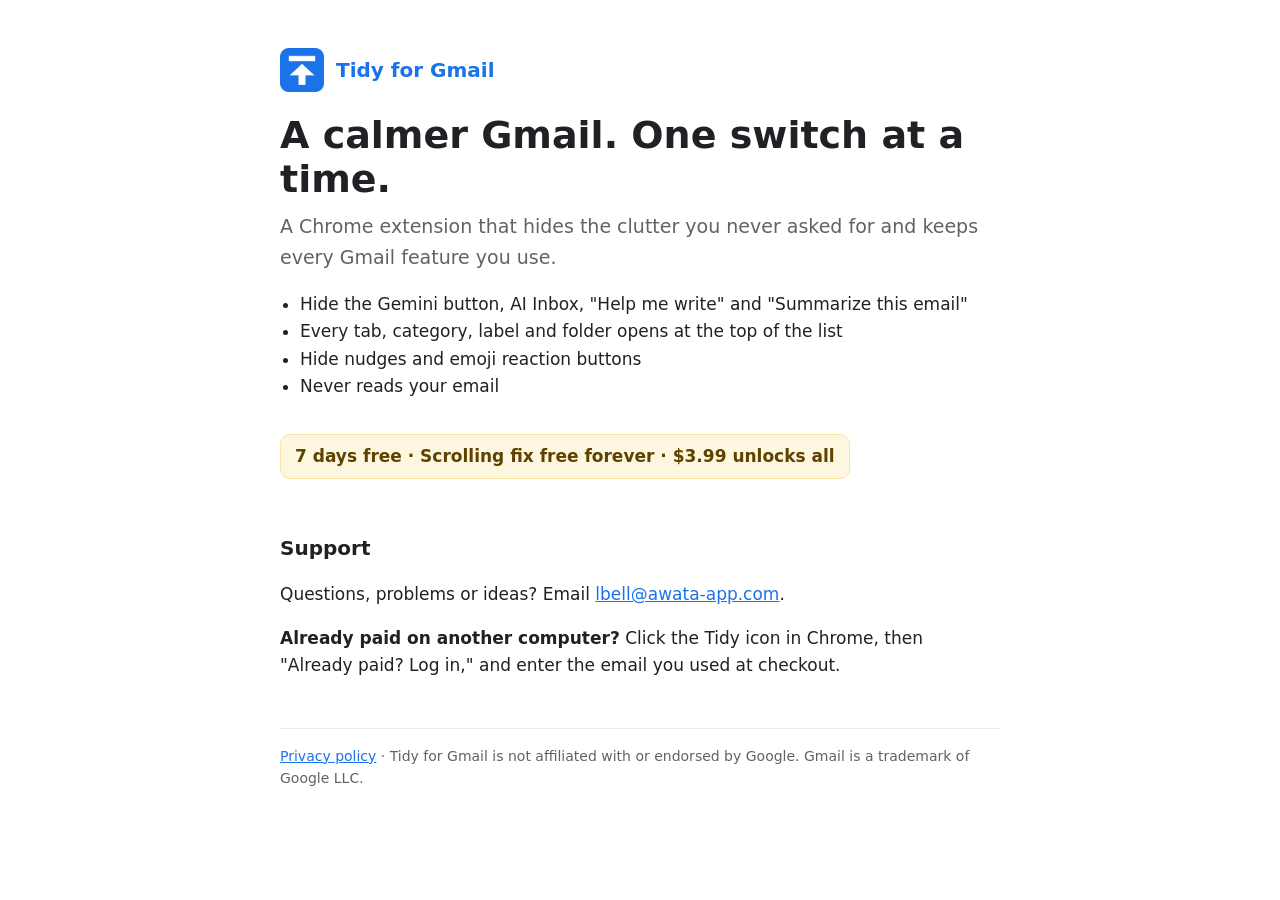
==== index.html @ d995e17d "Add files via upload" ====
<!DOCTYPE html>
<html lang="en">
<head>
<meta charset="utf-8">
<meta name="viewport" content="width=device-width, initial-scale=1">
<title>Tidy for Gmail</title>
<link rel="icon" href="icon.png">
<style>
  body { font: 17px/1.6 system-ui, -apple-system, "Segoe UI", sans-serif; color: #202124; max-width: 720px; margin: 48px auto; padding: 0 20px; }
  .brand { display: flex; align-items: center; gap: 12px; color: #1a73e8; font-weight: 700; font-size: 20px; }
  .brand img { width: 44px; height: 44px; }
  h1 { font-size: 38px; line-height: 1.15; margin: 22px 0 10px; }
  .sub { color: #5f6368; font-size: 19px; margin-top: 0; }
  ul { padding-left: 20px; }
  .price { display: inline-block; background: #fef7e0; border: 1px solid #fbe3a1; color: #5f4200; font-weight: 600; padding: 8px 14px; border-radius: 10px; }
  h2 { font-size: 20px; margin-top: 36px; }
  a { color: #1a73e8; }
  footer { margin-top: 48px; color: #5f6368; font-size: 14px; border-top: 1px solid #e8eaed; padding-top: 16px; }
</style>
</head>
<body>
  <div class="brand"><img src="icon.png" alt="">Tidy for Gmail</div>
  <h1>A calmer Gmail. One switch at a time.</h1>
  <p class="sub">A Chrome extension that hides the clutter you never asked for and keeps every Gmail feature you use.</p>
  <ul>
    <li>Hide the Gemini button, AI Inbox, "Help me write" and "Summarize this email"</li>
    <li>Every tab, category, label and folder opens at the top of the list</li>
    <li>Hide nudges and emoji reaction buttons</li>
    <li>Never reads your email</li>
  </ul>
  <p class="price">7 days free · Scrolling fix free forever · $3.99 unlocks all</p>

  <h2>Support</h2>
  <p>Questions, problems or ideas? Email <a href="mailto:lbell@awata-app.com">lbell@awata-app.com</a>.</p>
  <p><b>Already paid on another computer?</b> Click the Tidy icon in Chrome, then "Already paid? Log in," and enter the email you used at checkout.</p>

  <footer>
    <a href="privacy">Privacy policy</a> · Tidy for Gmail is not affiliated with or endorsed by Google. Gmail is a trademark of Google LLC.
  </footer>
</body>
</html>
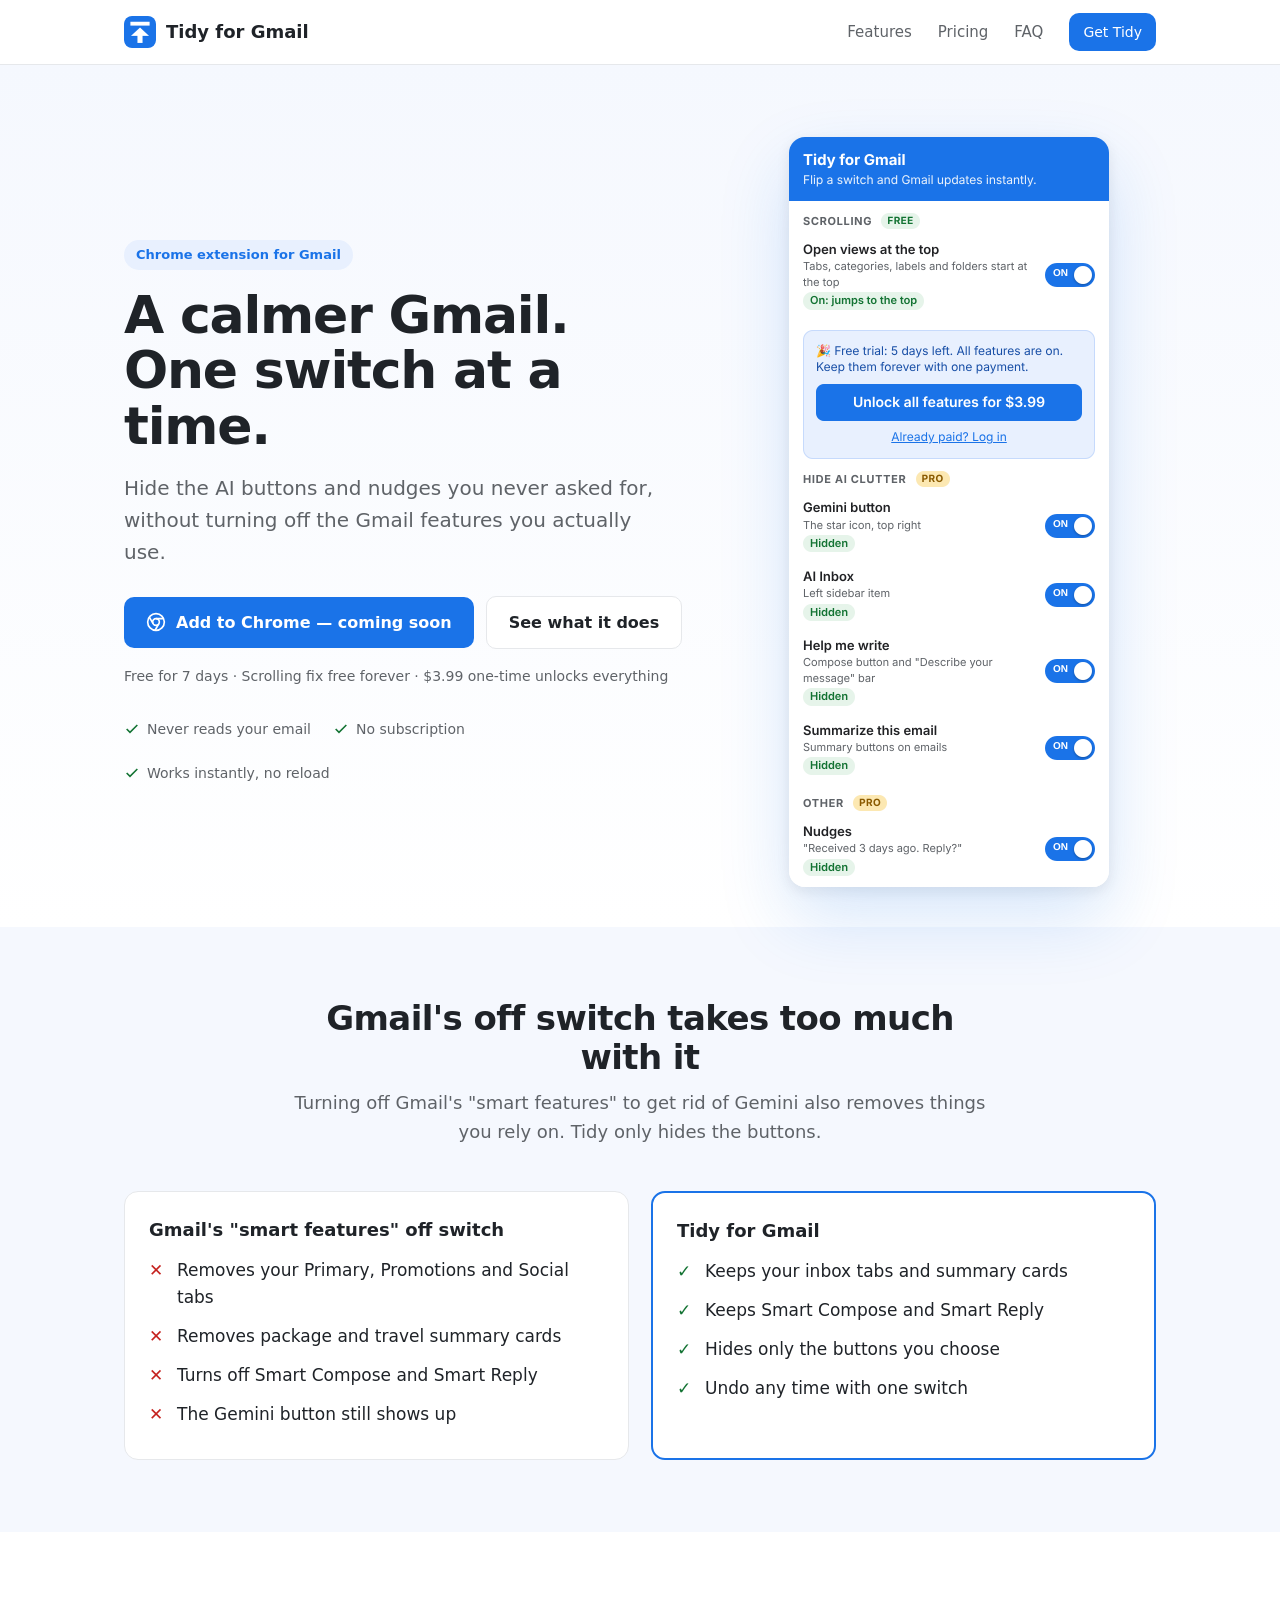
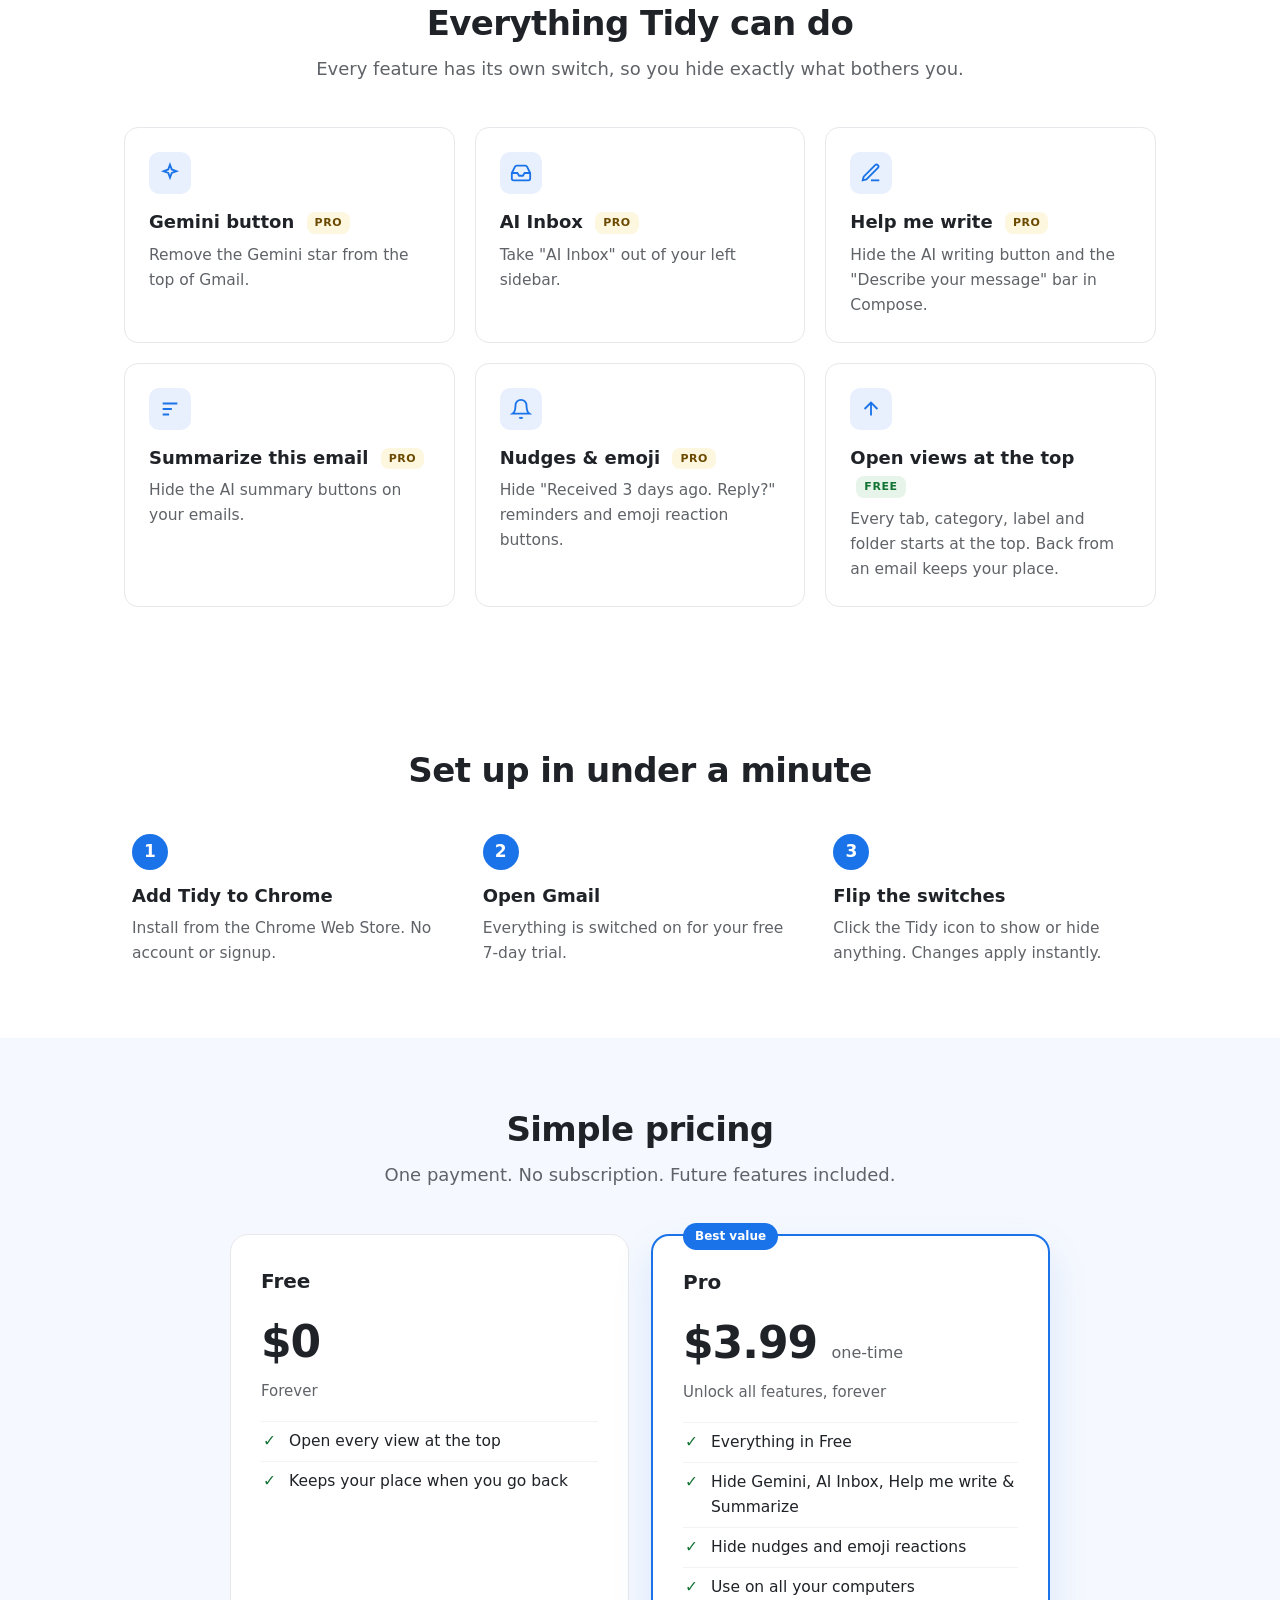
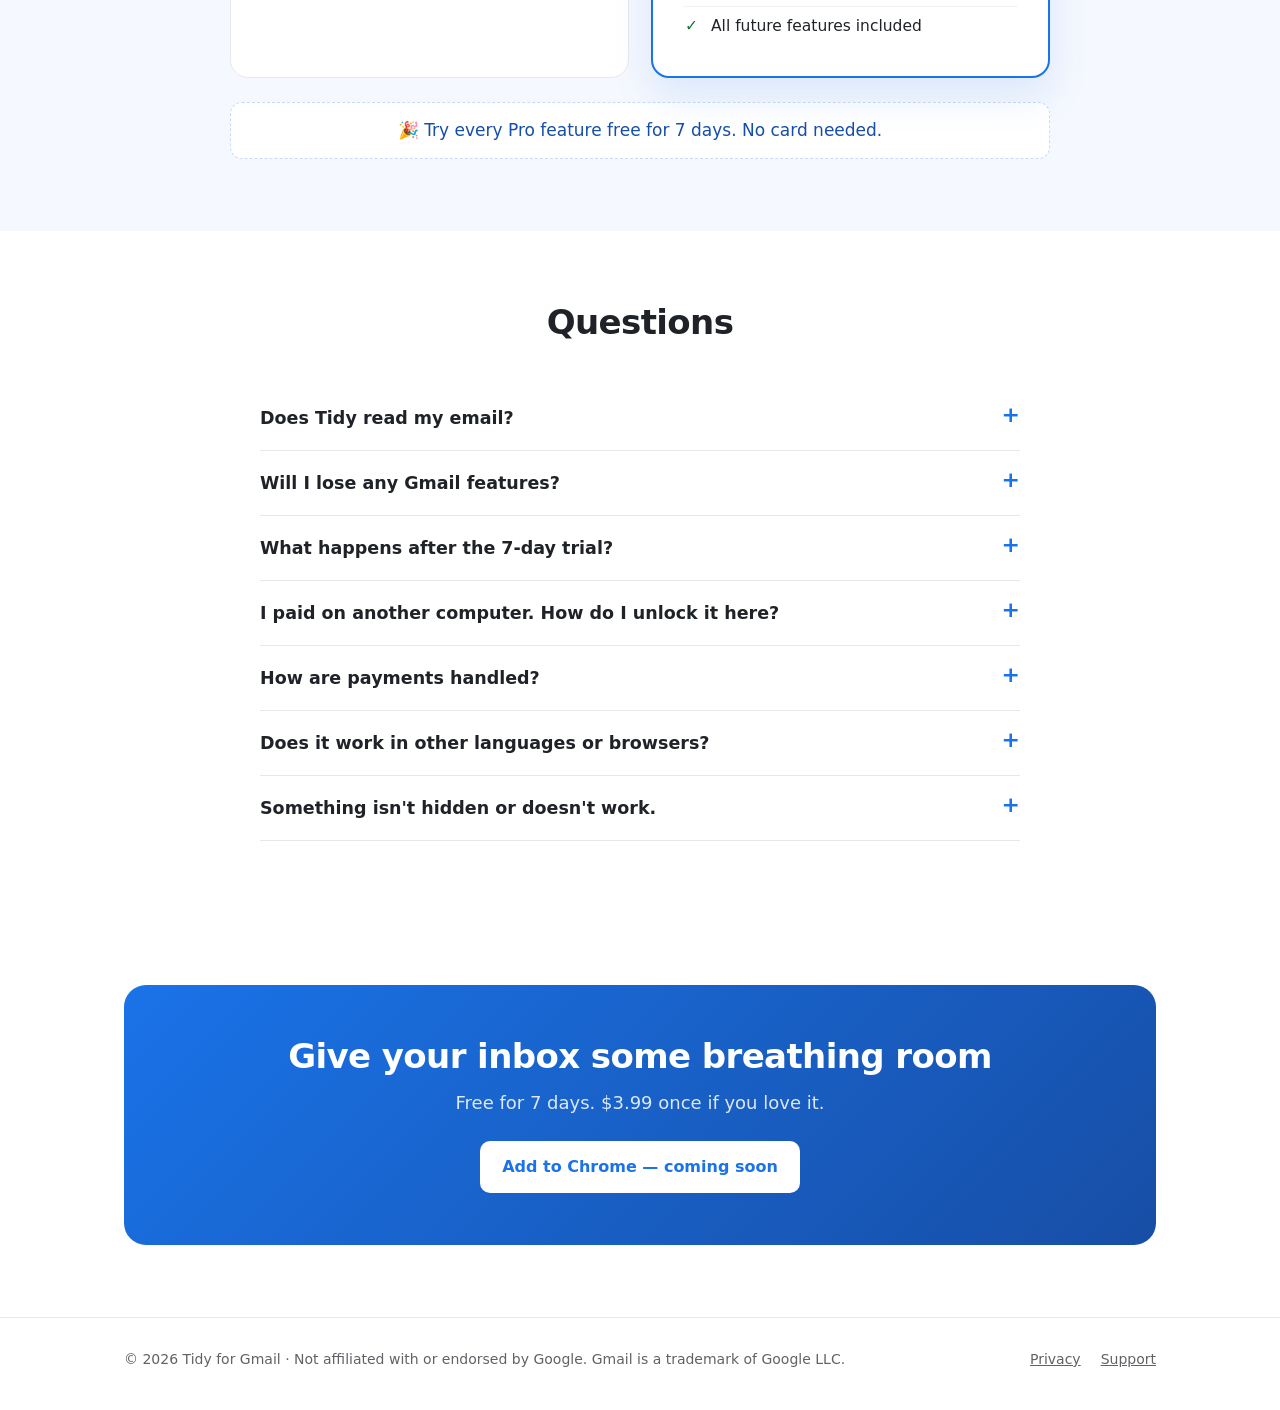
==== commit bf4481a9: "Redesign website and privacy page" ====
--- a/index.html
+++ b/index.html
@@ -3,39 +3,227 @@
 <head>
 <meta charset="utf-8">
 <meta name="viewport" content="width=device-width, initial-scale=1">
-<title>Tidy for Gmail</title>
-<link rel="icon" href="icon.png">
-<style>
-  body { font: 17px/1.6 system-ui, -apple-system, "Segoe UI", sans-serif; color: #202124; max-width: 720px; margin: 48px auto; padding: 0 20px; }
-  .brand { display: flex; align-items: center; gap: 12px; color: #1a73e8; font-weight: 700; font-size: 20px; }
-  .brand img { width: 44px; height: 44px; }
-  h1 { font-size: 38px; line-height: 1.15; margin: 22px 0 10px; }
-  .sub { color: #5f6368; font-size: 19px; margin-top: 0; }
-  ul { padding-left: 20px; }
-  .price { display: inline-block; background: #fef7e0; border: 1px solid #fbe3a1; color: #5f4200; font-weight: 600; padding: 8px 14px; border-radius: 10px; }
-  h2 { font-size: 20px; margin-top: 36px; }
-  a { color: #1a73e8; }
-  footer { margin-top: 48px; color: #5f6368; font-size: 14px; border-top: 1px solid #e8eaed; padding-top: 16px; }
-</style>
+<title>Tidy for Gmail — Hide Gmail's AI clutter, keep every feature</title>
+<meta name="description" content="A Chrome extension that hides Gemini, AI Inbox, Help me write, nudges and emoji reactions in Gmail, and opens every view at the top. Free 7-day trial, then $3.99 one-time.">
+<meta property="og:title" content="Tidy for Gmail">
+<meta property="og:description" content="Hide Gmail's AI clutter without losing the features you use. Free 7-day trial, then $3.99 one-time.">
+<meta property="og:image" content="https://tidy.awata-app.com/icon.png">
+<link rel="icon" href="favicon.png">
+<link rel="stylesheet" href="style.css">
 </head>
 <body>
-  <div class="brand"><img src="icon.png" alt="">Tidy for Gmail</div>
-  <h1>A calmer Gmail. One switch at a time.</h1>
-  <p class="sub">A Chrome extension that hides the clutter you never asked for and keeps every Gmail feature you use.</p>
-  <ul>
-    <li>Hide the Gemini button, AI Inbox, "Help me write" and "Summarize this email"</li>
-    <li>Every tab, category, label and folder opens at the top of the list</li>
-    <li>Hide nudges and emoji reaction buttons</li>
-    <li>Never reads your email</li>
-  </ul>
-  <p class="price">7 days free · Scrolling fix free forever · $3.99 unlocks all</p>
-
-  <h2>Support</h2>
-  <p>Questions, problems or ideas? Email <a href="mailto:lbell@awata-app.com">lbell@awata-app.com</a>.</p>
-  <p><b>Already paid on another computer?</b> Click the Tidy icon in Chrome, then "Already paid? Log in," and enter the email you used at checkout.</p>
-
-  <footer>
-    <a href="privacy">Privacy policy</a> · Tidy for Gmail is not affiliated with or endorsed by Google. Gmail is a trademark of Google LLC.
-  </footer>
+
+<header class="top">
+  <div class="wrap">
+    <a class="brand" href="./"><img src="icon.png" alt="">Tidy for Gmail</a>
+    <nav class="nav">
+      <a href="#features">Features</a>
+      <a href="#pricing">Pricing</a>
+      <a href="#faq">FAQ</a>
+      <!-- When the Web Store listing is live, replace href="#pricing" with the listing link -->
+      <a class="btn small" href="#pricing">Get Tidy</a>
+    </nav>
+  </div>
+</header>
+
+<section class="hero">
+  <div class="wrap">
+    <div>
+      <span class="eyebrow">Chrome extension for Gmail</span>
+      <h1>A calmer Gmail.<br>One switch at a time.</h1>
+      <p class="lead">Hide the AI buttons and nudges you never asked for, without turning off the Gmail features you actually use.</p>
+      <div class="cta-row">
+        <!-- When the Web Store listing is live, replace href="#pricing" with the listing link -->
+        <a class="btn" href="#pricing">
+          <svg viewBox="0 0 24 24" fill="none" stroke="currentColor" stroke-width="2"><circle cx="12" cy="12" r="10"/><circle cx="12" cy="12" r="4"/><path d="M21.17 8H12M3.95 6.06 8.54 14M10.88 21.94 15.46 14"/></svg>
+          Add to Chrome — coming soon
+        </a>
+        <a class="btn ghost" href="#features">See what it does</a>
+      </div>
+      <p class="price-note">Free for 7 days · Scrolling fix free forever · $3.99 one-time unlocks everything</p>
+      <div class="trust">
+        <span><svg viewBox="0 0 24 24" fill="none" stroke="currentColor" stroke-width="2.4"><path d="M20 6 9 17l-5-5"/></svg>Never reads your email</span>
+        <span><svg viewBox="0 0 24 24" fill="none" stroke="currentColor" stroke-width="2.4"><path d="M20 6 9 17l-5-5"/></svg>No subscription</span>
+        <span><svg viewBox="0 0 24 24" fill="none" stroke="currentColor" stroke-width="2.4"><path d="M20 6 9 17l-5-5"/></svg>Works instantly, no reload</span>
+      </div>
+    </div>
+    <div class="shot"><img src="panel.png" alt="The Tidy for Gmail panel with on/off switches for each feature"></div>
+  </div>
+</section>
+
+<section class="problem">
+  <div class="wrap">
+    <div class="section-head">
+      <h2>Gmail's off switch takes too much with it</h2>
+      <p>Turning off Gmail's "smart features" to get rid of Gemini also removes things you rely on. Tidy only hides the buttons.</p>
+    </div>
+    <div class="compare">
+      <div class="card bad">
+        <h3>Gmail's "smart features" off switch</h3>
+        <ul>
+          <li>Removes your Primary, Promotions and Social tabs</li>
+          <li>Removes package and travel summary cards</li>
+          <li>Turns off Smart Compose and Smart Reply</li>
+          <li>The Gemini button still shows up</li>
+        </ul>
+      </div>
+      <div class="card good">
+        <h3>Tidy for Gmail</h3>
+        <ul>
+          <li>Keeps your inbox tabs and summary cards</li>
+          <li>Keeps Smart Compose and Smart Reply</li>
+          <li>Hides only the buttons you choose</li>
+          <li>Undo any time with one switch</li>
+        </ul>
+      </div>
+    </div>
+  </div>
+</section>
+
+<section id="features">
+  <div class="wrap">
+    <div class="section-head">
+      <h2>Everything Tidy can do</h2>
+      <p>Every feature has its own switch, so you hide exactly what bothers you.</p>
+    </div>
+    <div class="grid">
+      <div class="card">
+        <div class="icon"><svg viewBox="0 0 24 24" fill="none" stroke="currentColor" stroke-width="2"><path d="M12 3l1.9 5.1L19 10l-5.1 1.9L12 17l-1.9-5.1L5 10l5.1-1.9z"/></svg></div>
+        <h3>Gemini button <span class="tag pro">PRO</span></h3>
+        <p>Remove the Gemini star from the top of Gmail.</p>
+      </div>
+      <div class="card">
+        <div class="icon"><svg viewBox="0 0 24 24" fill="none" stroke="currentColor" stroke-width="2"><path d="M22 12h-6l-2 3h-4l-2-3H2"/><path d="M5.45 5.11 2 12v6a2 2 0 0 0 2 2h16a2 2 0 0 0 2-2v-6l-3.45-6.89A2 2 0 0 0 16.76 4H7.24a2 2 0 0 0-1.79 1.11z"/></svg></div>
+        <h3>AI Inbox <span class="tag pro">PRO</span></h3>
+        <p>Take "AI Inbox" out of your left sidebar.</p>
+      </div>
+      <div class="card">
+        <div class="icon"><svg viewBox="0 0 24 24" fill="none" stroke="currentColor" stroke-width="2"><path d="M12 20h9"/><path d="M16.5 3.5a2.1 2.1 0 0 1 3 3L7 19l-4 1 1-4z"/></svg></div>
+        <h3>Help me write <span class="tag pro">PRO</span></h3>
+        <p>Hide the AI writing button and the "Describe your message" bar in Compose.</p>
+      </div>
+      <div class="card">
+        <div class="icon"><svg viewBox="0 0 24 24" fill="none" stroke="currentColor" stroke-width="2"><path d="M4 6h16M4 12h10M4 18h7"/></svg></div>
+        <h3>Summarize this email <span class="tag pro">PRO</span></h3>
+        <p>Hide the AI summary buttons on your emails.</p>
+      </div>
+      <div class="card">
+        <div class="icon"><svg viewBox="0 0 24 24" fill="none" stroke="currentColor" stroke-width="2"><path d="M18 8A6 6 0 0 0 6 8c0 7-3 9-3 9h18s-3-2-3-9"/><path d="M13.73 21a2 2 0 0 1-3.46 0"/></svg></div>
+        <h3>Nudges &amp; emoji <span class="tag pro">PRO</span></h3>
+        <p>Hide "Received 3 days ago. Reply?" reminders and emoji reaction buttons.</p>
+      </div>
+      <div class="card">
+        <div class="icon"><svg viewBox="0 0 24 24" fill="none" stroke="currentColor" stroke-width="2"><path d="M12 19V5M5 12l7-7 7 7"/></svg></div>
+        <h3>Open views at the top <span class="tag free">FREE</span></h3>
+        <p>Every tab, category, label and folder starts at the top. Back from an email keeps your place.</p>
+      </div>
+    </div>
+  </div>
+</section>
+
+<section>
+  <div class="wrap">
+    <div class="section-head">
+      <h2>Set up in under a minute</h2>
+    </div>
+    <div class="steps">
+      <div class="step"><h3>Add Tidy to Chrome</h3><p>Install from the Chrome Web Store. No account or signup.</p></div>
+      <div class="step"><h3>Open Gmail</h3><p>Everything is switched on for your free 7-day trial.</p></div>
+      <div class="step"><h3>Flip the switches</h3><p>Click the Tidy icon to show or hide anything. Changes apply instantly.</p></div>
+    </div>
+  </div>
+</section>
+
+<section class="pricing" id="pricing">
+  <div class="wrap">
+    <div class="section-head">
+      <h2>Simple pricing</h2>
+      <p>One payment. No subscription. Future features included.</p>
+    </div>
+    <div class="plans">
+      <div class="plan">
+        <h3>Free</h3>
+        <div class="amount">$0</div>
+        <p class="sub">Forever</p>
+        <ul>
+          <li>Open every view at the top</li>
+          <li>Keeps your place when you go back</li>
+        </ul>
+      </div>
+      <div class="plan featured">
+        <span class="badge">Best value</span>
+        <h3>Pro</h3>
+        <div class="amount">$3.99 <small>one-time</small></div>
+        <p class="sub">Unlock all features, forever</p>
+        <ul>
+          <li>Everything in Free</li>
+          <li>Hide Gemini, AI Inbox, Help me write &amp; Summarize</li>
+          <li>Hide nudges and emoji reactions</li>
+          <li>Use on all your computers</li>
+          <li>All future features included</li>
+        </ul>
+      </div>
+    </div>
+    <div class="trial-banner">🎉 Try every Pro feature free for 7 days. No card needed.</div>
+  </div>
+</section>
+
+<section id="faq">
+  <div class="wrap">
+    <div class="section-head"><h2>Questions</h2></div>
+    <div class="faq">
+      <details>
+        <summary>Does Tidy read my email?</summary>
+        <p>No. Tidy only changes which buttons Gmail shows in your own browser. It never reads, stores or sends the content of your emails. See the <a href="privacy">privacy policy</a>.</p>
+      </details>
+      <details>
+        <summary>Will I lose any Gmail features?</summary>
+        <p>No. Tidy hides buttons; it doesn't turn anything off. Your inbox tabs, package cards, Smart Compose and everything else keep working.</p>
+      </details>
+      <details>
+        <summary>What happens after the 7-day trial?</summary>
+        <p>The scrolling fix stays free forever. The other switches lock until you unlock them with a one-time $3.99 payment. Your settings are saved, so everything comes back the way you had it.</p>
+      </details>
+      <details>
+        <summary>I paid on another computer. How do I unlock it here?</summary>
+        <p>Click the Tidy icon in Chrome, choose "Already paid? Log in," and enter the email you used at checkout. You'll get a login link — no second payment.</p>
+      </details>
+      <details>
+        <summary>How are payments handled?</summary>
+        <p>Securely by Stripe through ExtensionPay. We never see your card number.</p>
+      </details>
+      <details>
+        <summary>Does it work in other languages or browsers?</summary>
+        <p>Tidy works in Google Chrome (and Chrome-based browsers like Edge) with Gmail set to English.</p>
+      </details>
+      <details>
+        <summary>Something isn't hidden or doesn't work.</summary>
+        <p>Gmail changes its layout from time to time. Email <a href="mailto:lbell@awata-app.com">lbell@awata-app.com</a> and we'll fix it in the next update — updates install automatically.</p>
+      </details>
+    </div>
+  </div>
+</section>
+
+<section class="final">
+  <div class="wrap">
+    <div class="box">
+      <h2>Give your inbox some breathing room</h2>
+      <p>Free for 7 days. $3.99 once if you love it.</p>
+      <!-- When the Web Store listing is live, replace href="#pricing" with the listing link -->
+      <a class="btn" href="#pricing">Add to Chrome — coming soon</a>
+    </div>
+  </div>
+</section>
+
+<footer>
+  <div class="wrap">
+    <div>© 2026 Tidy for Gmail · Not affiliated with or endorsed by Google. Gmail is a trademark of Google LLC.</div>
+    <div class="links">
+      <a href="privacy">Privacy</a>
+      <a href="mailto:lbell@awata-app.com">Support</a>
+    </div>
+  </div>
+</footer>
+
 </body>
 </html>
--- a/style.css
+++ b/style.css
@@ -0,0 +1,152 @@
+:root {
+  --blue: #1a73e8;
+  --blue-dark: #1558b0;
+  --ink: #1f2328;
+  --muted: #5f6368;
+  --line: #e6e8eb;
+  --soft: #f5f8fe;
+  --gold-bg: #fef7e0;
+  --gold-line: #fbe3a1;
+  --gold-ink: #6b4a00;
+  --green-bg: #e6f4ea;
+  --green-ink: #137333;
+  --radius: 14px;
+}
+* { box-sizing: border-box; }
+html { scroll-behavior: smooth; }
+body {
+  margin: 0;
+  font: 17px/1.6 system-ui, -apple-system, "Segoe UI", Roboto, sans-serif;
+  color: var(--ink);
+  background: #fff;
+  -webkit-font-smoothing: antialiased;
+}
+a { color: var(--blue); }
+.wrap { max-width: 1080px; margin: 0 auto; padding: 0 24px; }
+
+/* Header */
+.top { border-bottom: 1px solid var(--line); background: rgba(255,255,255,.92); position: sticky; top: 0; z-index: 10; backdrop-filter: blur(8px); }
+.top .wrap { display: flex; align-items: center; justify-content: space-between; height: 64px; }
+.brand { display: flex; align-items: center; gap: 10px; font-weight: 700; font-size: 18px; color: var(--ink); text-decoration: none; }
+.brand img { width: 32px; height: 32px; border-radius: 8px; }
+.nav { display: flex; gap: 26px; align-items: center; }
+.nav a { color: var(--muted); text-decoration: none; font-size: 15px; font-weight: 500; }
+.nav a:hover { color: var(--ink); }
+.nav a.btn, .nav a.btn:hover { color: #fff; }
+
+/* Buttons */
+.btn { display: inline-flex; align-items: center; gap: 10px; background: var(--blue); color: #fff; text-decoration: none; font-weight: 600; font-size: 16px; padding: 13px 22px; border-radius: 10px; border: 0; transition: background .15s, transform .15s; }
+.btn:hover { background: var(--blue-dark); transform: translateY(-1px); }
+.btn.small { padding: 8px 14px; font-size: 14px; }
+.btn.ghost { background: #fff; color: var(--ink); border: 1px solid var(--line); }
+.btn.ghost:hover { background: #f6f8fa; }
+.btn svg { width: 20px; height: 20px; }
+
+/* Hero */
+.hero { background: linear-gradient(180deg, var(--soft) 0%, #fff 100%); padding: 72px 0 40px; }
+.hero .wrap { display: grid; grid-template-columns: 1.15fr .85fr; gap: 56px; align-items: center; }
+.eyebrow { display: inline-block; background: #e8f0fe; color: var(--blue); font-weight: 600; font-size: 13px; padding: 5px 12px; border-radius: 99px; margin-bottom: 18px; }
+h1 { font-size: 52px; line-height: 1.06; letter-spacing: -1.2px; margin: 0 0 18px; }
+.lead { font-size: 20px; color: var(--muted); margin: 0 0 28px; max-width: 540px; }
+.cta-row { display: flex; gap: 12px; flex-wrap: wrap; align-items: center; }
+.price-note { margin-top: 16px; font-size: 14px; color: var(--muted); }
+.trust { display: flex; gap: 22px; flex-wrap: wrap; margin-top: 30px; font-size: 14px; color: var(--muted); }
+.trust span { display: inline-flex; align-items: center; gap: 7px; }
+.trust svg { width: 16px; height: 16px; color: var(--green-ink); }
+.shot { justify-self: center; position: relative; }
+.shot img { width: 320px; max-width: 100%; display: block; border-radius: 16px; box-shadow: 0 30px 70px rgba(26,115,232,.18), 0 4px 14px rgba(0,0,0,.08); }
+
+/* Sections */
+section { padding: 72px 0; }
+.section-head { text-align: center; max-width: 700px; margin: 0 auto 44px; }
+h2 { font-size: 34px; letter-spacing: -.6px; line-height: 1.15; margin: 0 0 12px; }
+.section-head p { color: var(--muted); margin: 0; font-size: 18px; }
+
+/* Problem */
+.problem { background: var(--soft); }
+.compare { display: grid; grid-template-columns: 1fr 1fr; gap: 22px; }
+.compare .card h3 { margin-top: 0; }
+.compare ul { padding-left: 0; list-style: none; margin: 0; }
+.compare li { padding: 6px 0 6px 28px; position: relative; }
+.compare li::before { position: absolute; left: 0; top: 6px; font-weight: 700; }
+.compare .bad li::before { content: "✕"; color: #c5221f; }
+.compare .good li::before { content: "✓"; color: var(--green-ink); }
+.compare .good { border: 2px solid var(--blue); }
+
+/* Cards */
+.grid { display: grid; grid-template-columns: repeat(3, 1fr); gap: 20px; }
+.card { background: #fff; border: 1px solid var(--line); border-radius: var(--radius); padding: 24px; }
+.card h3 { font-size: 18px; margin: 14px 0 6px; }
+.card p { margin: 0; color: var(--muted); font-size: 15.5px; }
+.icon { width: 42px; height: 42px; border-radius: 10px; background: #e8f0fe; color: var(--blue); display: flex; align-items: center; justify-content: center; }
+.icon svg { width: 22px; height: 22px; }
+.tag { display: inline-block; font-size: 11px; font-weight: 700; letter-spacing: .05em; padding: 2px 8px; border-radius: 8px; margin-left: 6px; vertical-align: 2px; }
+.tag.free { background: var(--green-bg); color: var(--green-ink); }
+.tag.pro { background: var(--gold-bg); color: var(--gold-ink); }
+
+/* Steps */
+.steps { display: grid; grid-template-columns: repeat(3, 1fr); gap: 20px; counter-reset: step; }
+.step { padding: 0 8px; }
+.step::before { counter-increment: step; content: counter(step); display: flex; width: 36px; height: 36px; border-radius: 50%; background: var(--blue); color: #fff; font-weight: 700; align-items: center; justify-content: center; margin-bottom: 12px; }
+.step h3 { margin: 0 0 6px; font-size: 18px; }
+.step p { margin: 0; color: var(--muted); font-size: 15.5px; }
+
+/* Pricing */
+.pricing { background: var(--soft); }
+.plans { display: grid; grid-template-columns: 1fr 1fr; gap: 22px; max-width: 820px; margin: 0 auto; }
+.plan { background: #fff; border: 1px solid var(--line); border-radius: 18px; padding: 30px; }
+.plan.featured { border: 2px solid var(--blue); box-shadow: 0 18px 40px rgba(26,115,232,.12); position: relative; }
+.plan .badge { position: absolute; top: -13px; left: 30px; background: var(--blue); color: #fff; font-size: 12px; font-weight: 700; padding: 4px 12px; border-radius: 99px; }
+.plan h3 { margin: 0; font-size: 20px; }
+.amount { font-size: 44px; font-weight: 800; letter-spacing: -1px; margin: 10px 0 2px; }
+.amount small { font-size: 16px; font-weight: 500; color: var(--muted); letter-spacing: 0; }
+.plan .sub { color: var(--muted); font-size: 15px; margin: 0 0 18px; }
+.plan ul { list-style: none; padding: 0; margin: 0; }
+.plan li { padding: 7px 0 7px 28px; position: relative; font-size: 15.5px; border-top: 1px solid #f1f3f4; }
+.plan li::before { content: "✓"; position: absolute; left: 2px; color: var(--green-ink); font-weight: 700; }
+.trial-banner { max-width: 820px; margin: 24px auto 0; text-align: center; background: #fff; border: 1px dashed #c6dafc; border-radius: 12px; padding: 14px; color: #174ea6; font-weight: 500; }
+
+/* FAQ */
+.faq { max-width: 760px; margin: 0 auto; }
+details { border-bottom: 1px solid var(--line); padding: 18px 0; }
+summary { cursor: pointer; font-weight: 600; font-size: 17.5px; list-style: none; display: flex; justify-content: space-between; gap: 16px; }
+summary::-webkit-details-marker { display: none; }
+summary::after { content: "+"; color: var(--blue); font-size: 22px; line-height: 1; }
+details[open] summary::after { content: "–"; }
+details p { color: var(--muted); margin: 10px 0 0; }
+
+/* Final CTA */
+.final { text-align: center; }
+.final .box { background: linear-gradient(135deg, #1a73e8, #174ea6); color: #fff; border-radius: 22px; padding: 52px 24px; }
+.final h2 { color: #fff; }
+.final p { color: rgba(255,255,255,.85); margin: 0 0 24px; font-size: 18px; }
+.final .btn { background: #fff; color: var(--blue); }
+.final .btn:hover { background: #eef3fd; }
+
+/* Footer */
+footer { border-top: 1px solid var(--line); padding: 30px 0 40px; font-size: 14px; color: var(--muted); }
+footer .wrap { display: flex; justify-content: space-between; gap: 20px; flex-wrap: wrap; }
+footer a { color: var(--muted); }
+footer .links { display: flex; gap: 20px; }
+
+/* Article (privacy) */
+.article { max-width: 760px; margin: 0 auto; padding: 56px 24px 72px; }
+.article h1 { font-size: 40px; letter-spacing: -.8px; margin-bottom: 6px; }
+.article .updated { color: var(--muted); margin-top: 0; }
+.article h2 { font-size: 22px; margin-top: 38px; letter-spacing: -.2px; }
+.article p, .article li { color: #3c4043; }
+.summary-box { background: var(--soft); border: 1px solid #dbe6fb; border-radius: 12px; padding: 18px 22px; margin: 26px 0 6px; }
+.summary-box ul { margin: 6px 0 0; padding-left: 20px; }
+
+/* Responsive */
+@media (max-width: 860px) {
+  .hero .wrap, .compare, .plans { grid-template-columns: 1fr; }
+  .grid, .steps { grid-template-columns: 1fr 1fr; }
+  h1 { font-size: 40px; }
+  .nav a:not(.btn) { display: none; }
+}
+@media (max-width: 560px) {
+  .grid, .steps { grid-template-columns: 1fr; }
+  h1 { font-size: 34px; }
+  section { padding: 56px 0; }
+}
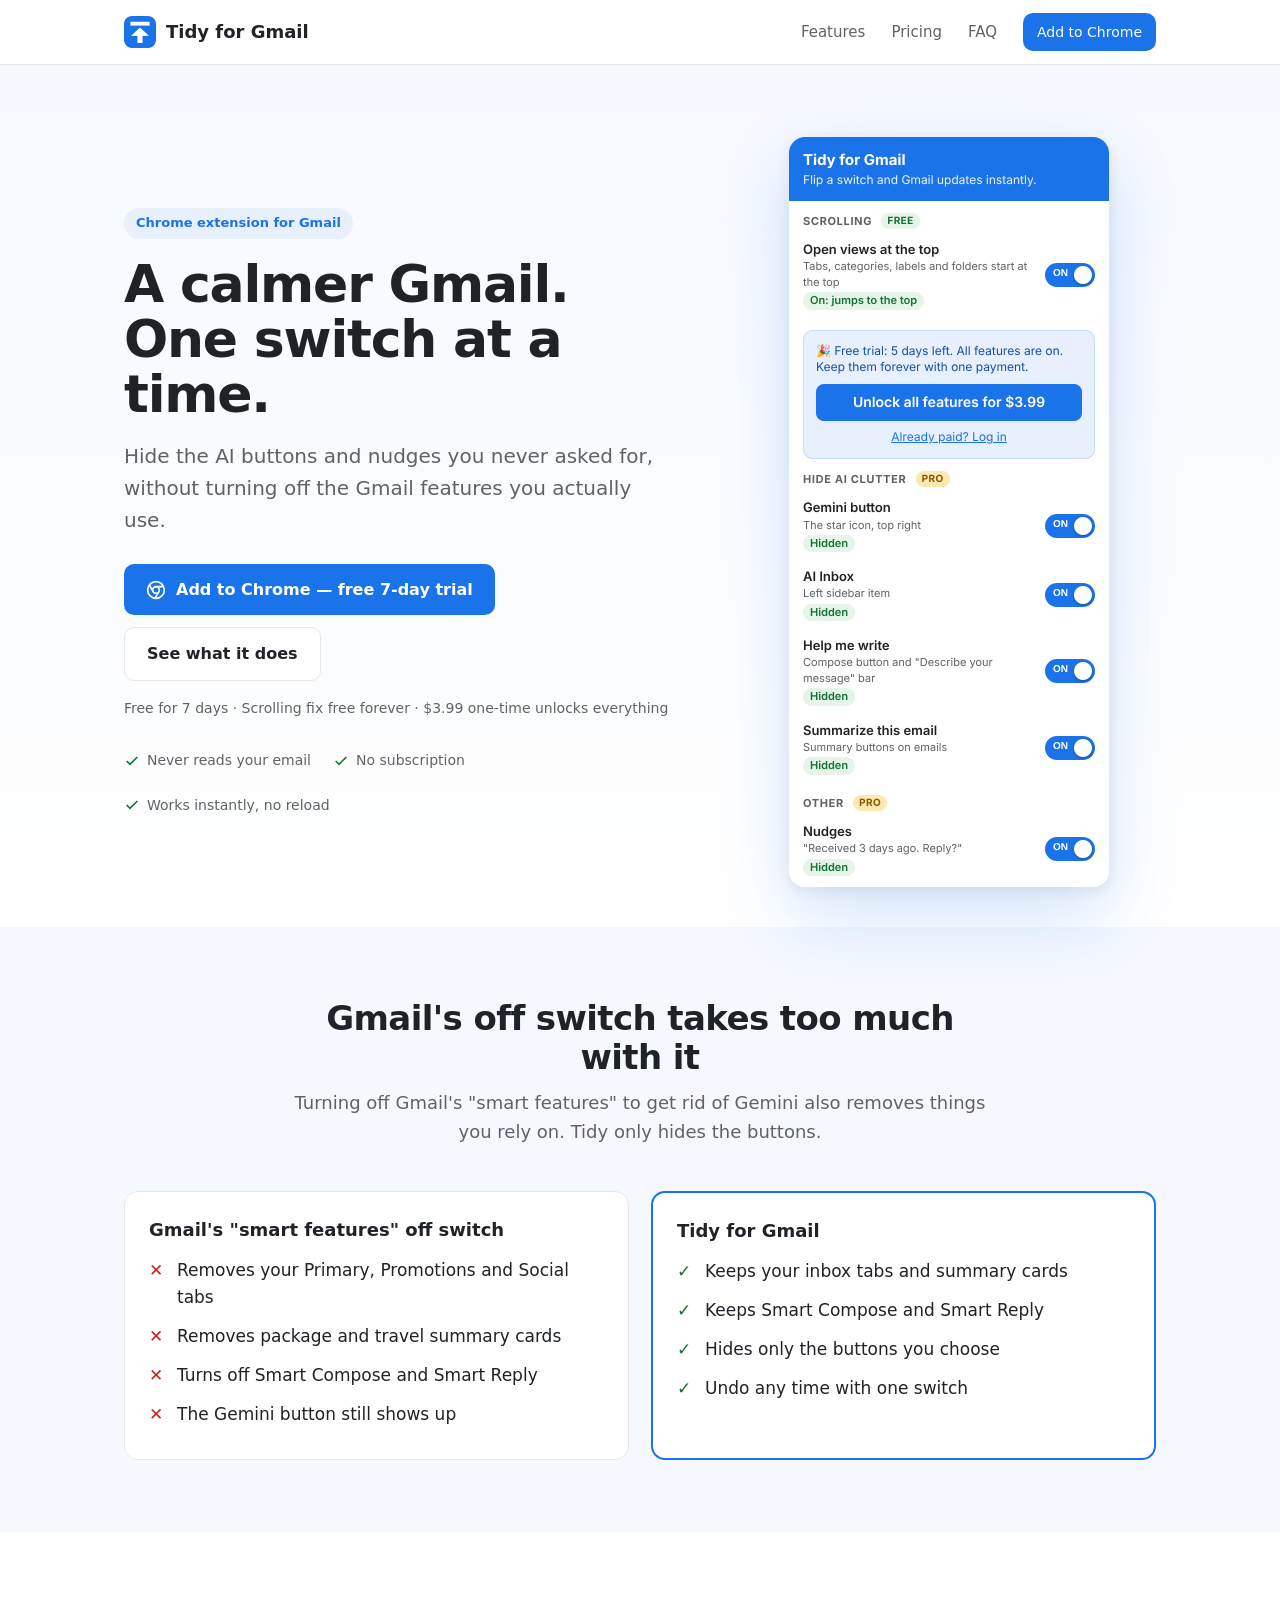
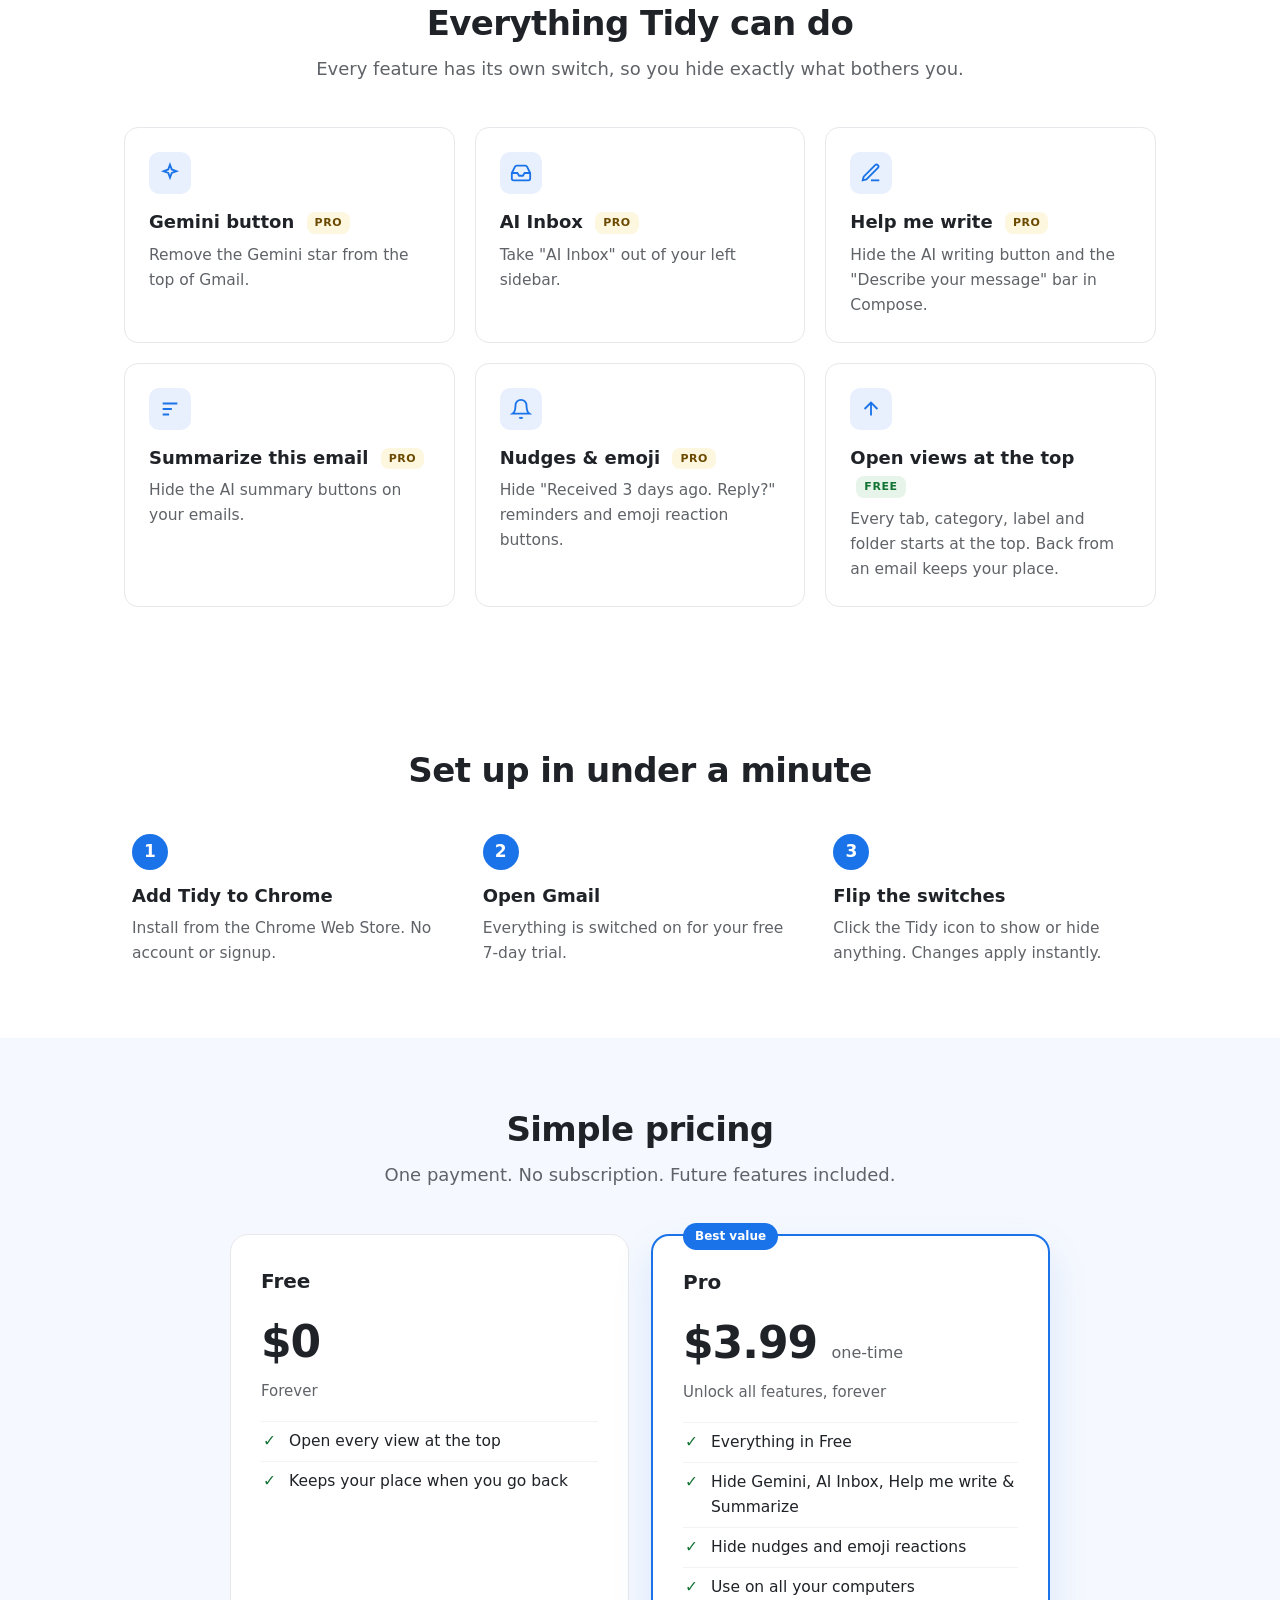
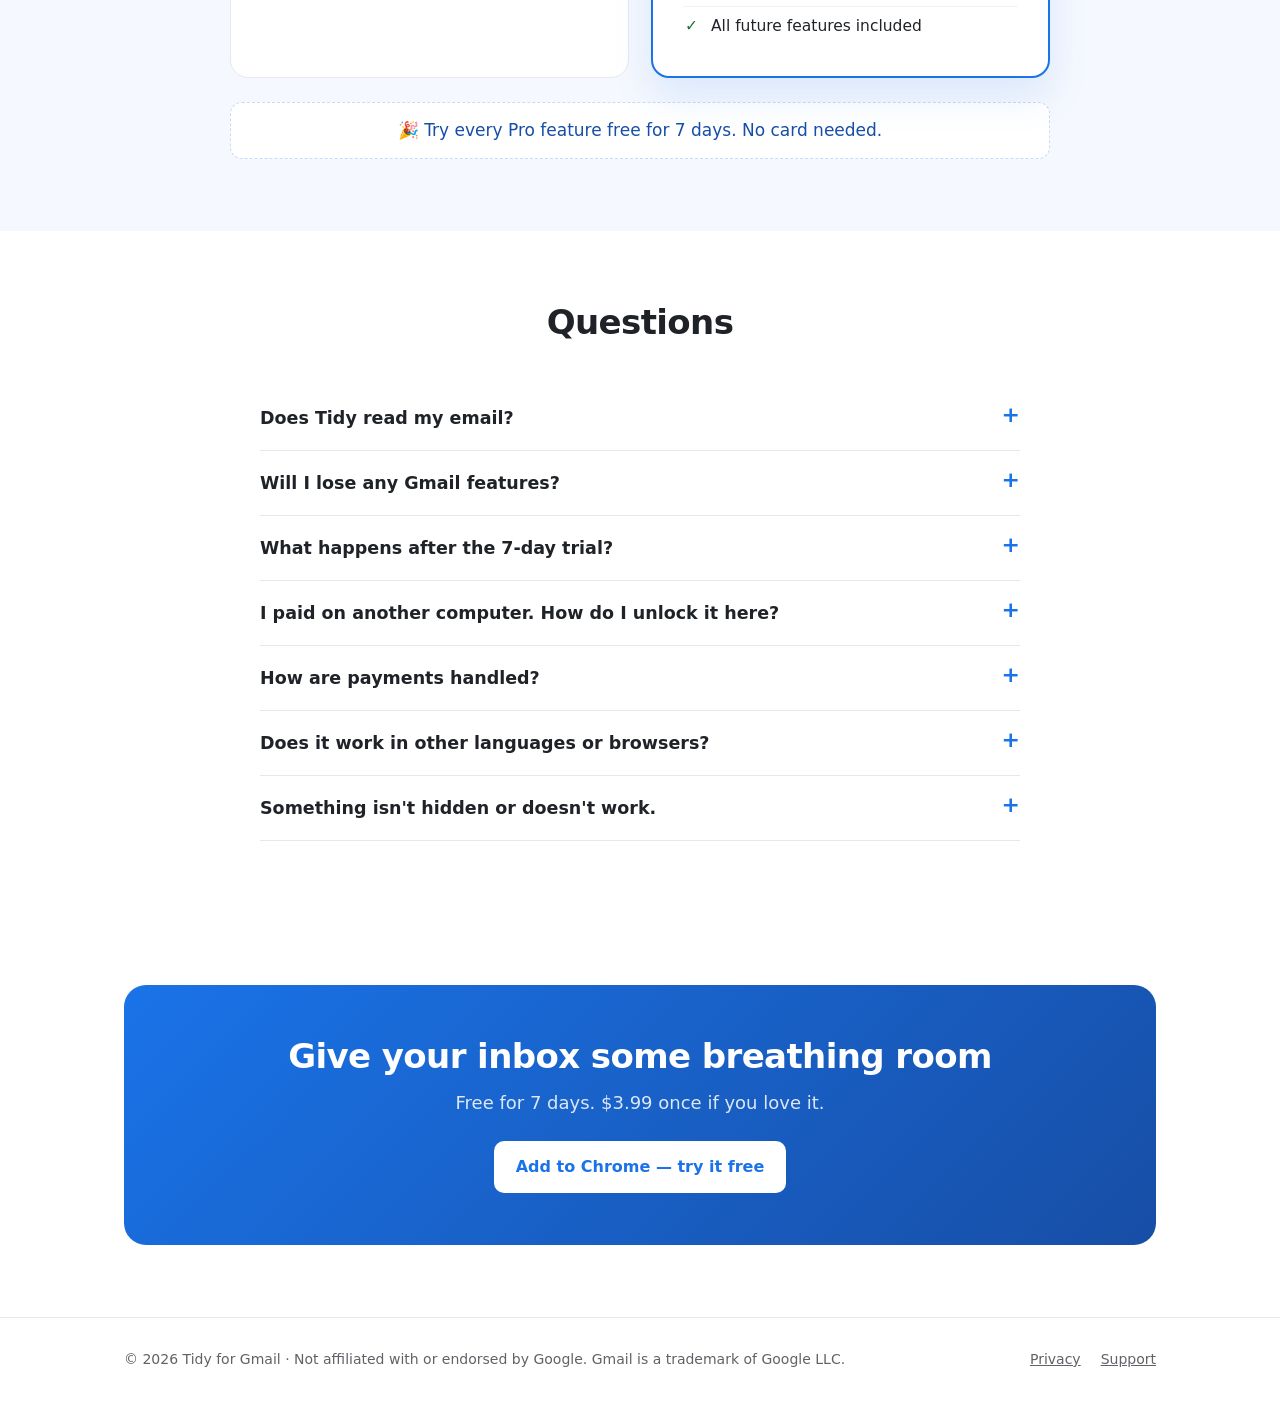
==== commit 5d43ff31: "Link Add to Chrome buttons to Web Store listing" ====
--- a/index.html
+++ b/index.html
@@ -20,8 +20,7 @@
       <a href="#features">Features</a>
       <a href="#pricing">Pricing</a>
       <a href="#faq">FAQ</a>
-      <!-- When the Web Store listing is live, replace href="#pricing" with the listing link -->
-      <a class="btn small" href="#pricing">Get Tidy</a>
+      <a class="btn small" href="https://chromewebstore.google.com/detail/tidy-for-gmail/hkdccgdglcgmkmjcaamhiekdodcijabb" target="_blank" rel="noopener">Add to Chrome</a>
     </nav>
   </div>
 </header>
@@ -33,10 +32,9 @@
       <h1>A calmer Gmail.<br>One switch at a time.</h1>
       <p class="lead">Hide the AI buttons and nudges you never asked for, without turning off the Gmail features you actually use.</p>
       <div class="cta-row">
-        <!-- When the Web Store listing is live, replace href="#pricing" with the listing link -->
-        <a class="btn" href="#pricing">
+          <a class="btn" href="https://chromewebstore.google.com/detail/tidy-for-gmail/hkdccgdglcgmkmjcaamhiekdodcijabb" target="_blank" rel="noopener">
           <svg viewBox="0 0 24 24" fill="none" stroke="currentColor" stroke-width="2"><circle cx="12" cy="12" r="10"/><circle cx="12" cy="12" r="4"/><path d="M21.17 8H12M3.95 6.06 8.54 14M10.88 21.94 15.46 14"/></svg>
-          Add to Chrome — coming soon
+          Add to Chrome — free 7-day trial
         </a>
         <a class="btn ghost" href="#features">See what it does</a>
       </div>
@@ -209,8 +207,7 @@
     <div class="box">
       <h2>Give your inbox some breathing room</h2>
       <p>Free for 7 days. $3.99 once if you love it.</p>
-      <!-- When the Web Store listing is live, replace href="#pricing" with the listing link -->
-      <a class="btn" href="#pricing">Add to Chrome — coming soon</a>
+      <a class="btn" href="https://chromewebstore.google.com/detail/tidy-for-gmail/hkdccgdglcgmkmjcaamhiekdodcijabb" target="_blank" rel="noopener">Add to Chrome — try it free</a>
     </div>
   </div>
 </section>
